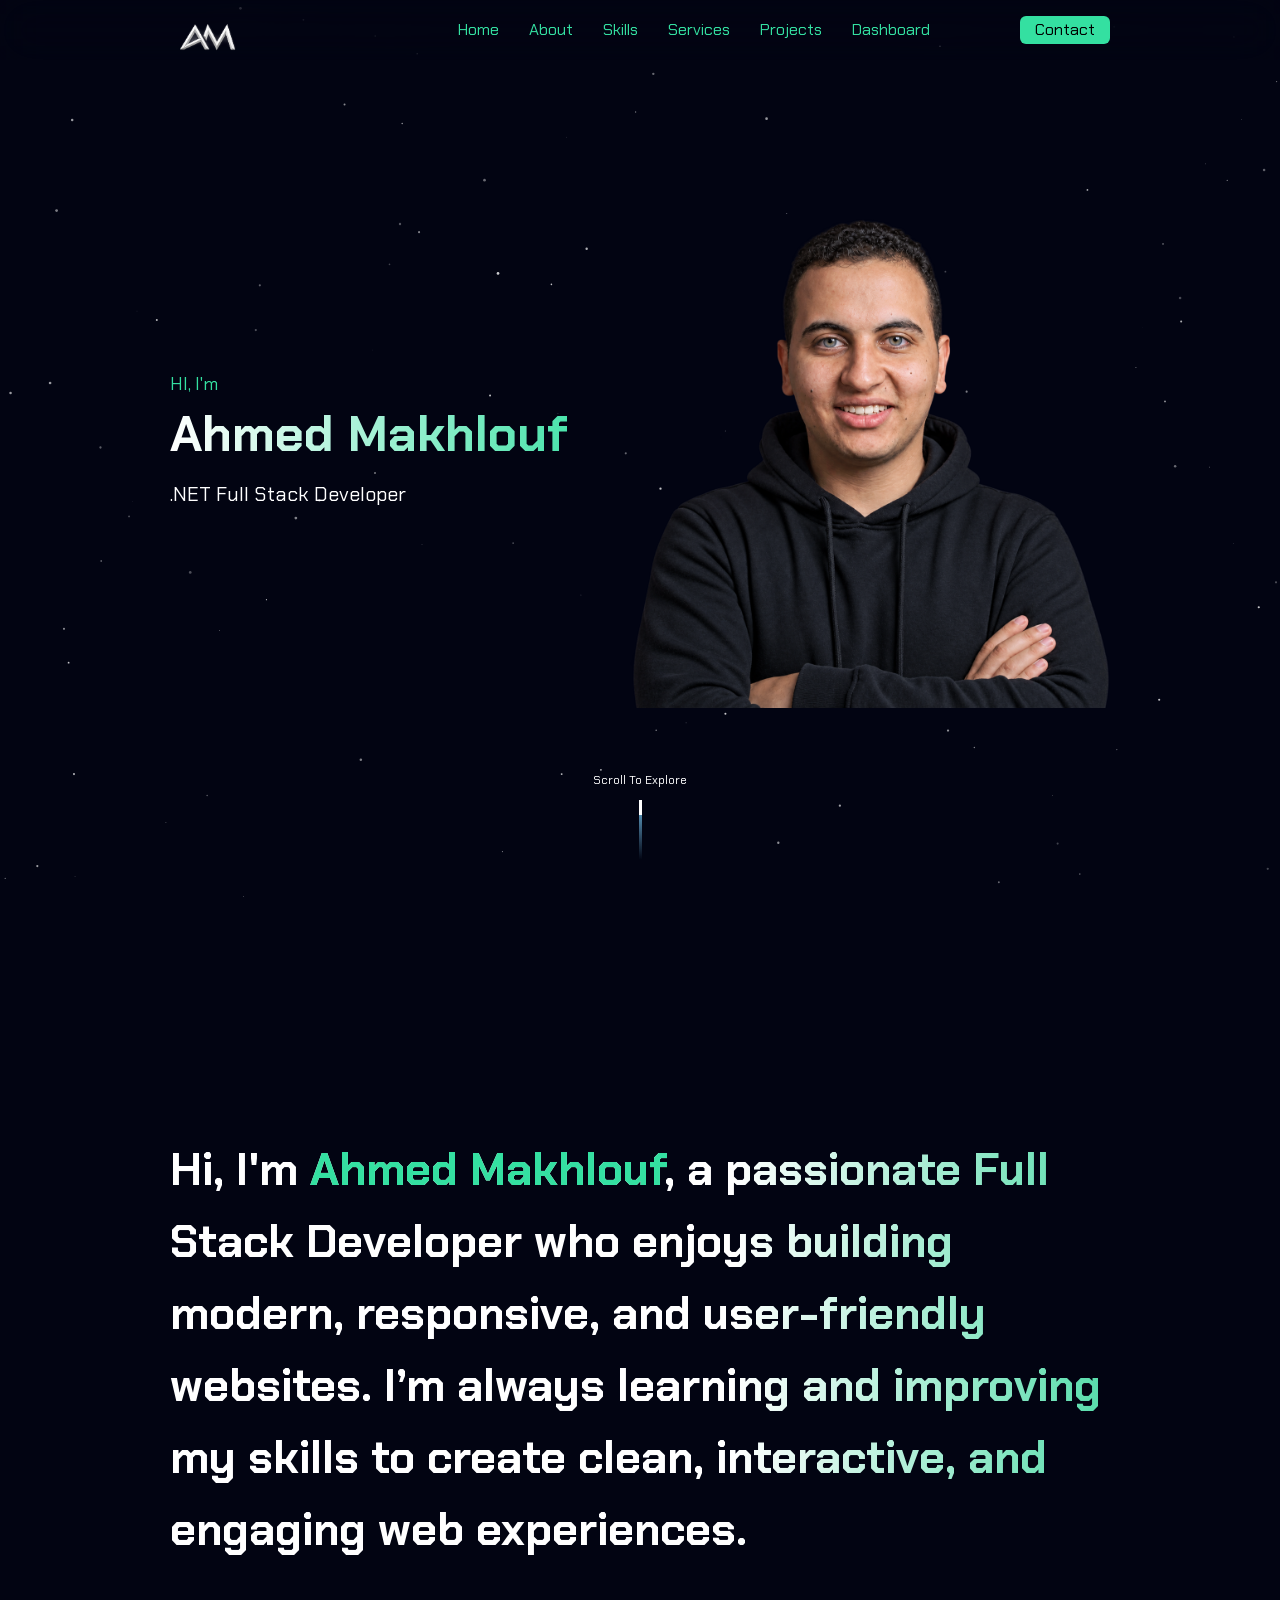
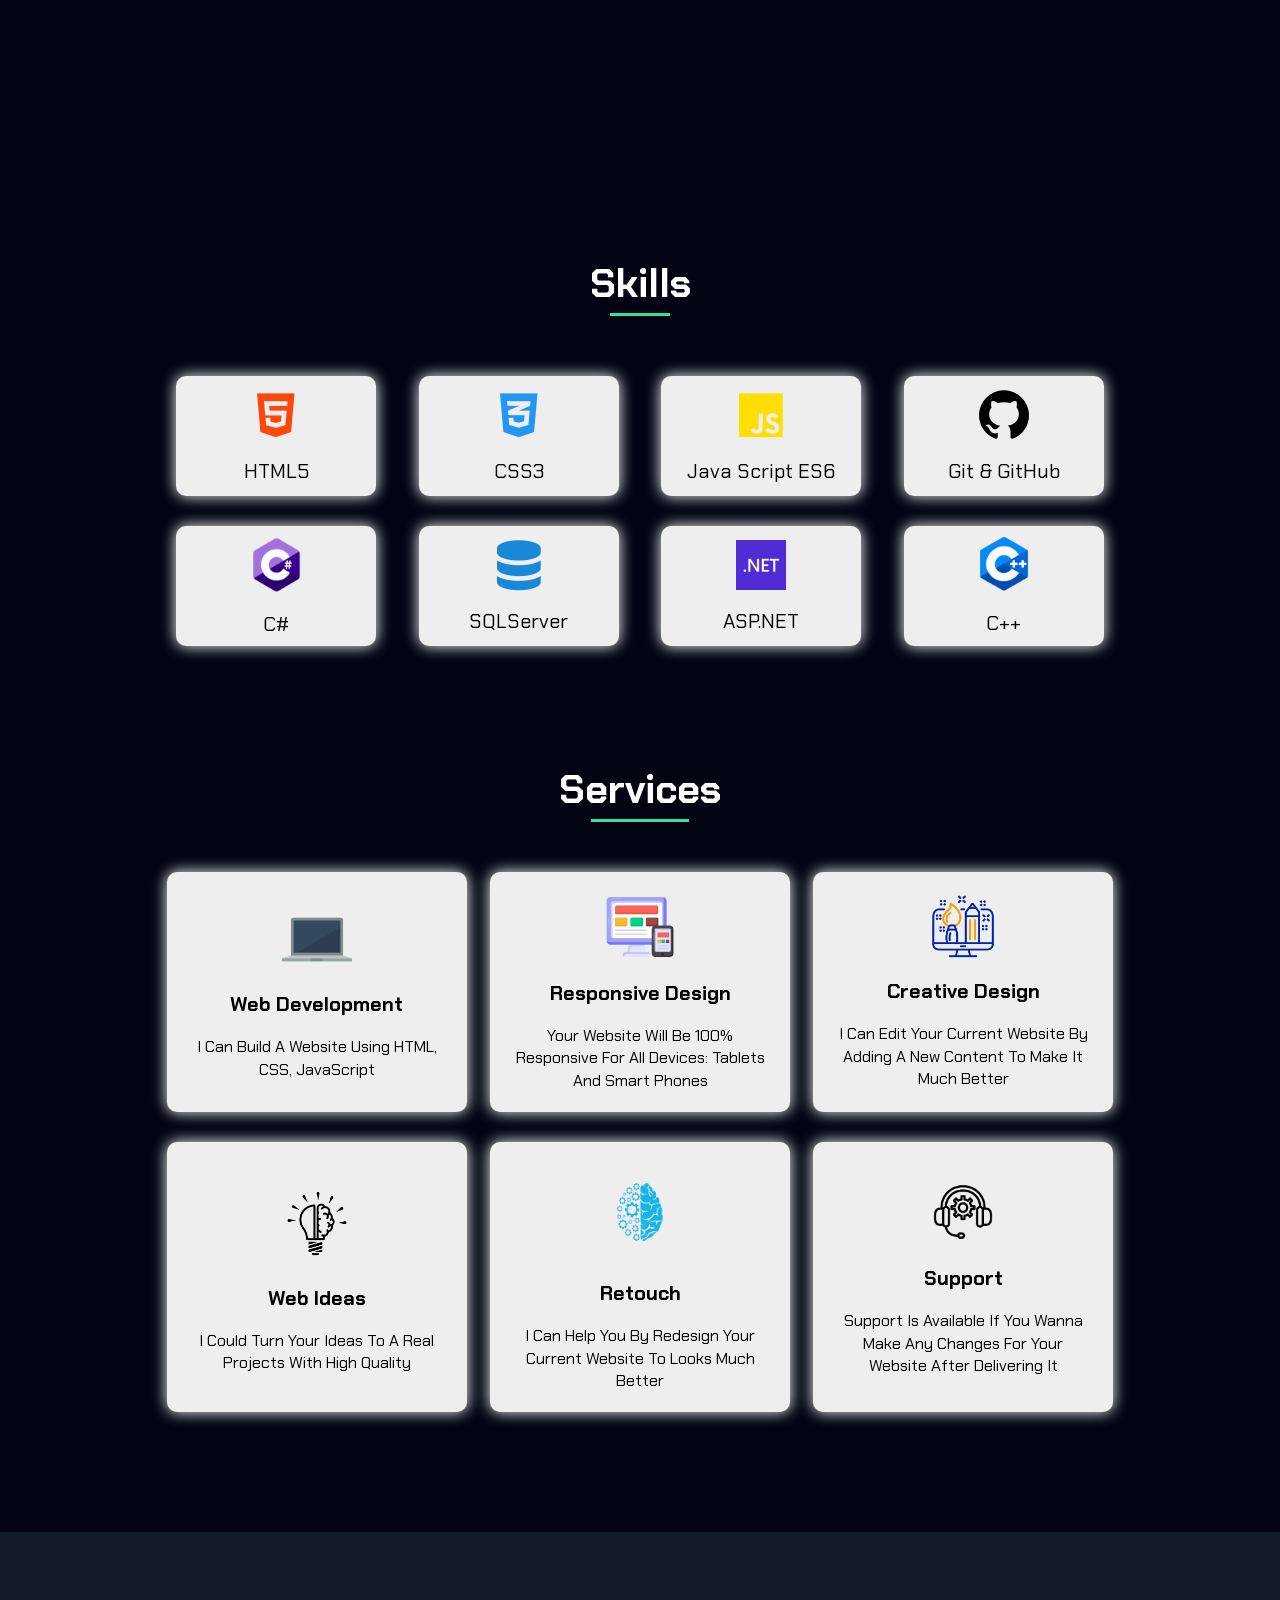
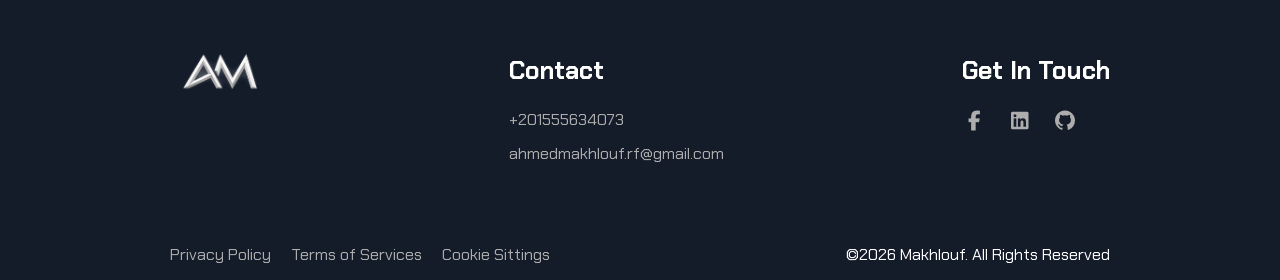
==== index.html @ 99e6cc53 "add ahmed portfolio files" ====
<!DOCTYPE html>
<html lang="en">

<head>
  <meta charset="UTF-8">
  <meta name="viewport" content="width=device-width, initial-scale=1.0">
  <link rel="stylesheet" href="css/all.min.css">
  <link rel="stylesheet" href="css/normalize.css">
  <link rel="preconnect" href="https://fonts.googleapis.com">
  <link rel="preconnect" href="https://fonts.gstatic.com" crossorigin>
  <link
    href="https://fonts.googleapis.com/css2?family=Chakra+Petch:ital,wght@0,300;0,400;0,500;0,600;0,700;1,300;1,400;1,500;1,600;1,700&display=swap"
    rel="stylesheet">
  <link rel="stylesheet" href="css/style.css">
  <title>Ahmed Makhlouf</title>
</head>

<body>
  <canvas id="stars"></canvas>

  <header>
    <div class="container">
      <div class="logo">
        <a href="#home"><img src="images/logoremoved.png" alt="LOGO"></a>
      </div>
      <i class="fa-solid fa-bars bar"></i>
      <div class="links">
        <ul>
          <li><a href="#home">Home</a></li>
          <li><a href="#about">About</a></li>
          <li><a href="#skills">Skills</a></li>
          <li><a href="#services">Services</a></li>
          <li><a href="projects.html">Projects</a></li>
          <li><a href="dashboard.html">Dashboard</a></li>
          <li class="contact"><a href="contact.html">Contact</a></li>
        </ul>
      </div>
    </div>
  </header>
  <div class="landing" id="home">
    <div class="container">
      <div class="text">
        <span>HI, I'm</span>
        <h1>Ahmed Makhlouf</h1>
        <p>.NET Full Stack Developer</p>
      </div>
      <div class="avatar">
        <img src="images/ahmed.png" alt="">
      </div>
    </div>
    <div class="scroll">
      <p>Scroll To Explore</p>
      <span class="line"><span></span></span>
    </div>
  </div>
  <div class="about" id="about">
    <div class="container">
      <p>Hi, I'm <span>Ahmed Makhlouf</span>, a passionate Full Stack Developer who enjoys building modern, responsive,
        and
        user-friendly
        websites.
        I’m always learning and improving my skills to create clean,
        interactive, and engaging web experiences.</p>
    </div>
  </div>
  <div class="skills" id="skills">
    <h2 class="section-heading">Skills</h2>
    <!-- <p class="section-desc">What we're capable of</p> -->
    <div class="container">
      <div class="my-skills">
        <div>
          <i class="fa-brands fa-html5" style="color:#fc490b"></i>
          HTML5
        </div>
        <div>
          <i class="fa-brands fa-css3-alt" style="color:#2196f3"></i>
          CSS3
        </div>
        <div>
          <i class="fa-brands fa-js" style="color:#ffdf00"></i>
          Java Script ES6
        </div>
        <div>
          <i class="fa-brands fa-github"></i>
          Git & GitHub
        </div>
        <div>
          <img src="images/C.avif" style="width:100px;" alt="">
          C#
        </div>
        <div>
          <i class="fa-solid fa-database" style="color:#1988d9"></i>
          SQLServer
        </div>
        <div>
          <img src="images/net.jpg" style="width:50px" alt="">
          ASP.NET
        </div>
        <div>
          <img src="images/c++Without.png" alt="">
          C++
        </div>
      </div>
    </div>
  </div>
  <div class="services" id="services">
    <h2 class="section-heading">Services</h2>
    <div class="container">
      <div class="my-services">
        <div>
          <img src="images/laptop.png" alt="">
          <h3>Web Development</h3>
          <p>I can build a website using HTML, CSS, JavaScript </p>
        </div>
        <div>
          <img src="images/responsive.png" alt="">
          <h3>Responsive Design</h3>
          <p>Your Website will be 100% responsive for all devices: tablets and smart phones</p>
        </div>
        <div>
          <img src="images/creative3.png" style="width: 100px;" alt="">
          <h3>Creative Design</h3>
          <p>I can edit your current website by adding a new content to make it much better</p>
        </div>
        <div>
          <img src="images/ideas_transparent.png" style="width: 130px;" alt="">
          <h3>Web ideas</h3>
          <p>I could turn your ideas to a real projects with high quality</p>
        </div>
        <div>
          <img src="images/retouch_transparent.png" style="width: 100px;" alt="">
          <h3>retouch</h3>
          <p>I can help you by redesign your current website to looks much better</p>
        </div>
        <div>
          <img src="images/support_transparent.png" alt="">
          <h3>Support</h3>
          <p>support is available if you wanna make any changes for your website after delivering it </p>
        </div>
      </div>
    </div>
  </div>
  
  <footer>
    <div class="container">
      <div class="first">
        <div class="logo">
          <a href="#home"><img src="images/logoremoved.png" alt="LOGO"></a>
        </div>
        <div class="footer-contact">
          <h3>Contact</h3>
          <p>+201555634073</p>
          <p>ahmedmakhlouf.rf@gmail.com</p>
        </div>
        <div class="media">
          <h3>Get In Touch</h3>
          <div class="icons">
            <a href="https://www.facebook.com/ahmed.makhlouf.762906/" target="_blank"><i
                class="fa-brands fa-facebook-f"></i></a>
            <a href="https://www.linkedin.com/in/ahmed-makhlouf-1a6137353/" target="_blank"><i
                class="fa-brands fa-linkedin"></i></a>
            <a href="https://github.com/ahmed273" target="_blank"><i class="fa-brands fa-github"></i></a>
          </div>
        </div>
      </div>
      <div class="last">
        <div class="terms">
          <p>Privacy Policy</p>
          <p>Terms of Services</p>
          <p>Cookie Sittings</p>
        </div>
        <p>&copy;<span></span> Makhlouf. All Rights Reserved</p>
      </div>
    </div>
  </footer>
  <script src="canvas.js"></script>
  <script src="main.js"></script>
</body>

</html>
---- css/style.css ----
:root {
  --main-color: #000;
  --main-green: #34E0A1;
  --second-green: #55dcaa;
}

/* Start Global Rules */
* {
  -webkit-box-sizing: border-box;
  -moz-box-sizing: border-box;
  box-sizing: border-box;
}

html {
  scroll-behavior: smooth;
}

body {
  font-family: "Chakra Petch", sans-serif;
  min-height: 100vh;
  background: #020412;
  color: white;
  overflow-x: hidden;
  overflow-y: auto;
}

ul {
  list-style: none;
}

a {
  text-decoration: none;
}

::-webkit-scrollbar {
  width: 5px;
}

::-webkit-scrollbar-thumb {
  background-image: linear-gradient(to bottom, var(--main-green), white);
  border-radius: 20px;
}

::-webkit-scrollbar-track {
  background-color: black;
}

::selection {
  background-color: var(--main-green);
  color: black;
}

.container {
  padding-right: 15px;
  padding-left: 15px;
  margin-left: auto;
  margin-right: auto;
}

/* small */
@media (min-width:768px) {
  .container {
    width: 750px;
  }
}

/* medium */
@media (min-width:992px) {
  .container {
    width: 970px;
  }
}

/* large */
@media (min-width:1200px) {
  .container {
    width: 970px;
  }
}

/** main content */
.section-heading {
  font-size: 40px;
  position: relative;
  width: fit-content;
  margin: auto;
  color: white;

  &::before {
    content: '';
    position: absolute;
    background-color: var(--main-green);
    width: 60%;
    height: 3px;
    bottom: -10px;
    left: 20%;
  }
}
/* .section-desc{
  text-align: center;
  margin: auto;
  width: 300px;
  font-size: 50px;
  line-height: 1;
  margin-top: 15px;
} */

/* ================= Stars ================= */

#stars {
  position: fixed;
  inset: 0;
  width: 100%;
  height: 100%;
  z-index: -1;
}

/* ================= End Stars ================= */

/** Start Header */
header {
  position: fixed;
  top: 0;
  left: 0;
  width: 100%;
  z-index: 2;
  backdrop-filter: blur(20px);
}

header .container {
  height: 60px;
  display: flex;
  align-items: center;
  justify-content: space-between;
}

header .logo {
  height: 30px;
}

header .bar {
  display: none;
  cursor: pointer;
}

header .logo img {
  width: 75px;
}

header .container .links {
  display: flex;
  align-items: center;
  gap: 100px;
}

header .container .links ul {
  display: flex;
  align-items: center;
  gap: 30px;
}

header .container .links ul li {
  transition: .3s;
  cursor: pointer;

  &:hover:not(:last-child) {
    transform: scale(1.15);
  }
}

header .container .links ul li a {
  color: var(--main-green);
}

header .container .links .contact {
  background-color: var(--main-green);
  padding: 5px 15px;
  border-radius: 6px;
  transition: .3s;
  margin-left: 60px;

  &:hover {
    background-color: var(--second-green);
  }
}

header .container .links .contact a {
  color: #000;
}

@media (max-width:791px) {
  header .container .logo {
    margin-top: 10px;
  }

  header .container {
    height: 80px;
    display: flex;
    flex-direction: column;
  }

  header .container .links .contact {
    margin-left: 0;
    background-color: transparent;
    padding: 0;

    &:hover {
      background-color: initial;
      transform: scale(1.15);
    }
  }

  header .container .links .contact a {
    color: var(--main-green);
  }
}

@media (max-width:667px) {
  header .container {
    flex-direction: row;
  }

  header .container .links {
    opacity: 0;
    transition: .7s;
  }

  header .container .links.show {
    opacity: 1;
    /* top: 80px; */
    right: 0;
  }

  header .bar {
    display: block;
  }

  header .container .links {
    flex-direction: column;
    gap: 0px;
    position: absolute;
    right: -100%;
    top: 100%;
    background-color: var(--main-green);
    width: 300px;
    height: calc(100vh - 80px);
  }

  header .container .links ul {
    text-align: center;
    padding: 0;
    margin: 0;
    gap: 10px;
    flex-direction: column;
    width: 100%;
    margin-bottom: 0;
  }

  header .container .links li {
    width: 100%;
    padding: 20px 0;
  }

  header .container .links .contact {
    margin-bottom: 0;
    padding-bottom: 10px;
    padding-top: 10px;
  }

  header .container .links li:hover {
    transform: scale(1) !important;
    border-bottom: 1px solid white;
  }

  header .container .links ul a {
    display: block;
    width: 100%;
    color: black !important;
  }

  header .container .contact button:hover {
    background-color: initial !important;
    border-bottom: 1px solid white;
  }
}

/** Landing */
.landing {
  position: relative;
  min-height: 100vh;
  display: flex;
  align-items: center;
}

.landing .container {
  display: flex;
  justify-content: space-between;
  align-items: center;
}

.landing .text {
  width: 450px;
}

.landing .text h1 {
  font-size: 50px;
  background: linear-gradient(to right, white, var(--main-green));
  -webkit-background-clip: text;
  background-clip: text;
  color: transparent;
  margin: 10px 0;
}

.landing .text span {
  color: var(--main-green);
  display: block;
  font-size: 18px;
}

.landing .text p {
  font-size: 20px;
}

.landing .avatar {
  width: 480px;
}

.landing .avatar img {
  width: 100%;
}

.scroll {
  position: absolute;
  bottom: 40px;
  left: 50%;
  transform: translateX(-50%);
  display: flex;
  flex-direction: column;
  align-items: center;
}

.scroll p {
  font-size: 12px;
  animation: upDown 2s .5s alternate infinite ease-in-out;
}

.scroll span.line {
  width: 3px;
  height: 60px;

  background: linear-gradient(to bottom,
      #6fb8e2,
      transparent);

  display: block;
  position: relative;
}

.scroll .line span {
  width: 100%;
  height: 15px;
  background-color: white;
  position: absolute;
  top: 0;
  left: 0;
  animation: upDownOpacity 1.7s alternate infinite ease-in-out;
}

@keyframes upDownOpacity {
  to {
    top: 45px;
    opacity: 0;
  }
}

@keyframes upDown {
  to {
    transform: translate(0, -7px);
  }
}

@media (max-width:991px) {
  .landing .text h1 {
    font-size: 45px;
  }
}

@media (max-width:791px) {
  .landing .container .avatar {
    width: 300px;
  }

  .landing .container {
    align-items: center;
    justify-content: center;
  }

  .landing .text {
    width: 200px;
  }

  .landing .text h1 {
    font-size: 30px;
    margin: 10px 0;
  }
}

@media (max-width:580px) {
  .landing .container {
    display: flex;
    flex-direction: column-reverse;
    justify-content: space-between;
    align-items: center;
  }

  .landing .text {
    width: 300px;
    text-align: center;
  }

  .landing .avatar {
    height: 300px;
    margin-bottom: 100px;
  }
}

/** About */

.about {
  height: calc(100vh);
  display: flex;
  align-items: center;
}

.about p {
  font-size: 45px;
  line-height: 1.6;
  font-weight: bold;
  background-image: linear-gradient(to right,
      white 0%,
      white 60%,
      var(--second-green) 100%);
  background-clip: text;
  color: transparent;
}

.about p span {
  color: var(--main-green);
}

@media (max-width:767px) {
  .about p {
    font-size: 35px;
  }
}

@media (max-width:450px) {
  .about p {
    font-size: 30px;
  }
}

/** skills */

.skills {
  padding-top: 60px;
  padding-bottom: 60px;
}

.skills .my-skills {
  display: grid;
  grid-template-columns: repeat(auto-fill, minmax(200px, 1fr));
  justify-items: center;

  gap: 30px;
  margin-top: 70px;
}

.skills .my-skills div {
  width: 200px;
  height: 100px;
  background-color: #eee;
  color: black;
  border-radius: 10px;
  display: flex;
  flex-direction: column;
  justify-content: center;
  align-items: center;
  gap: 20px;
  padding: 60px 0;
  font-size: 20px;
  box-shadow: 0 0 15px white;
}

.skills .my-skills div i {
  font-size: 50px;
}

.skills .my-skills div img {
  width: 60px;
}

@media (max-width:450px) {
  .skills .my-skills {
    grid-template-columns: repeat(auto-fill, minmax(170px, 1fr));
  }

  .skills .my-skills div {
    width: 180px;
  }
}

/** services */

.services {
  padding-top: 60px;
  padding-bottom: 60px;
}

.services .my-services {
  display: grid;
  grid-template-columns: repeat(auto-fill, minmax(250px, 1fr));
  gap: 30px;
  justify-items: center;
  margin-top: 60px;
  margin-bottom: 60px;
}

.services .my-services div {
  text-transform: capitalize;
  width: 300px;
  background-color: #eee;
  color: black;
  border-radius: 10px;
  display: flex;
  flex-direction: column;
  justify-content: center;
  align-items: center;
  padding: 20px;
  box-shadow: 0 0 15px white;
  text-align: center;
  transition: .3s;

  &:hover {
    transform: scale(1.04) translateY(-10px);
  }
}

.services .my-services div h3 {
  font-size: 20px;
}

.services .my-services div p {
  padding: 0;
  margin: 0;
  line-height: 1.4;
}

.services .my-services img {
  width: 70px;
}

/** projects */

.projects {
  padding-top: 100px;
  padding-bottom: 60px;
}

.projects .container {
  margin-top: 100px;
}

.projects .project {
  display: flex;
  justify-content: space-between;
  align-items: center;
  width: 100%;
  margin-bottom: 50px;
}

.projects .project .text {
  text-align: center;
}

.projects .project h3 {
  font-size: 30px;
}

.projects .project a {
  color: var(--main-green);
  transition: .3s;
  display: block;
}

.projects .project a:hover {
  transform: scale(1.1);
}

/* .projects .project iframe {
  width: 700px;
  height: 400px;
  background-color: white;
  border: none;
} */

.projects .project .proj img {
  width: 700px;
  height: 400px;
  /* display: none; */
}

.projects .more-projects a {
  background-color: white;
  color: black;
  display: block;
  width: fit-content;
  margin: auto;
  padding: 15px 35px;
  font-size: 20px;
  border-radius: 10px;
  transition: .3s;

  &:hover {
    background-color: var(--main-green);
    color: white;
  }
}

@media (max-width:991px) {
  .projects .project {
    flex-direction: column-reverse;
    background-color: #141c2a;
    padding-bottom: 30px;
  }

  .projects .project:nth-child(odd) {
    flex-direction: column;
  }

  .projects .project .proj {
    width: 100%;
  }

  .projects .project .proj iframe {
    width: 100%;
  }
}

@media (max-width:771px) {
  .projects .project .proj iframe {
    display: none;
  }

  .projects .project .proj img {
    display: block;
    width: 100%;
    height: 300px;
  }
}

@media (max-width:550px) {
  .projects .project .proj img {
    display: block;
    width: 100%;
    height: 200px;
  }
}

/** footer */
footer {
  background-color: #141c2a;
  padding-top: 100px;
}

footer .logo img {
  width: 100px;
  margin-top: 10px;
}

footer .first {
  display: flex;
  justify-content: space-between;
  padding-bottom: 50px;
}

footer .first h3 {
  font-size: 25px;
}

footer .first p {
  color: #adadad;
}

footer .first .media .icons {
  display: flex;
  gap: 20px;
}

footer .first .media .icons a i {
  font-size: 20px;
  color: #adadad;
  transition: .3s;

  &:hover {
    color: white;
  }
}

footer .last {
  display: flex;
  justify-content: space-between;
}

footer .last .terms {
  display: flex;
  gap: 20px;
}

footer .last .terms p {
  color: #adadad;
  transition: .3s;
  cursor: pointer;

  &:hover {
    color: white;
  }
}

@media (max-width:767px) {
  footer .first {
    display: flex;
    flex-direction: column;
    align-items: center;
    padding-bottom: 50px;
    text-align: center;
  }

  footer .first .logo {
    margin-bottom: 30px;
  }

  footer .last,
  footer .last .terms {
    flex-direction: column;
    gap: 0;
  }

  footer .last .terms {
    margin-bottom: 10px;
  }

  footer .last .terms p {
    margin: 5px 5px;
  }
}

/*? contact page */

.contact-page {
  margin-top: 150px;
}

.contact-page .container {
  padding: 70px 70px;
}

.contact-page .container form {
  display: flex;
  flex-direction: column;
  gap: 30px;
}

.contact-page .container form textarea,
.contact-page .container form input {
  padding: 20px 30px;
  border-radius: 10px;
  border: none;
  outline: none;
  caret-color: var(--main-green);
  &:focus::placeholder{
    opacity: 0;
  }
}

.contact-page .container form textarea::placeholder,
.contact-page .container form input::placeholder {
  color: #adadad;
  transition: .3s;
}

.contact-page .container form textarea {
  height: 200px;
  resize: none;
}

.contact-page .container form .submit {
  font-size: 20px;
  cursor: pointer;
  transition: .3s;
  &:hover{
    color: white;
    background-color: var(--main-green);
  }
}
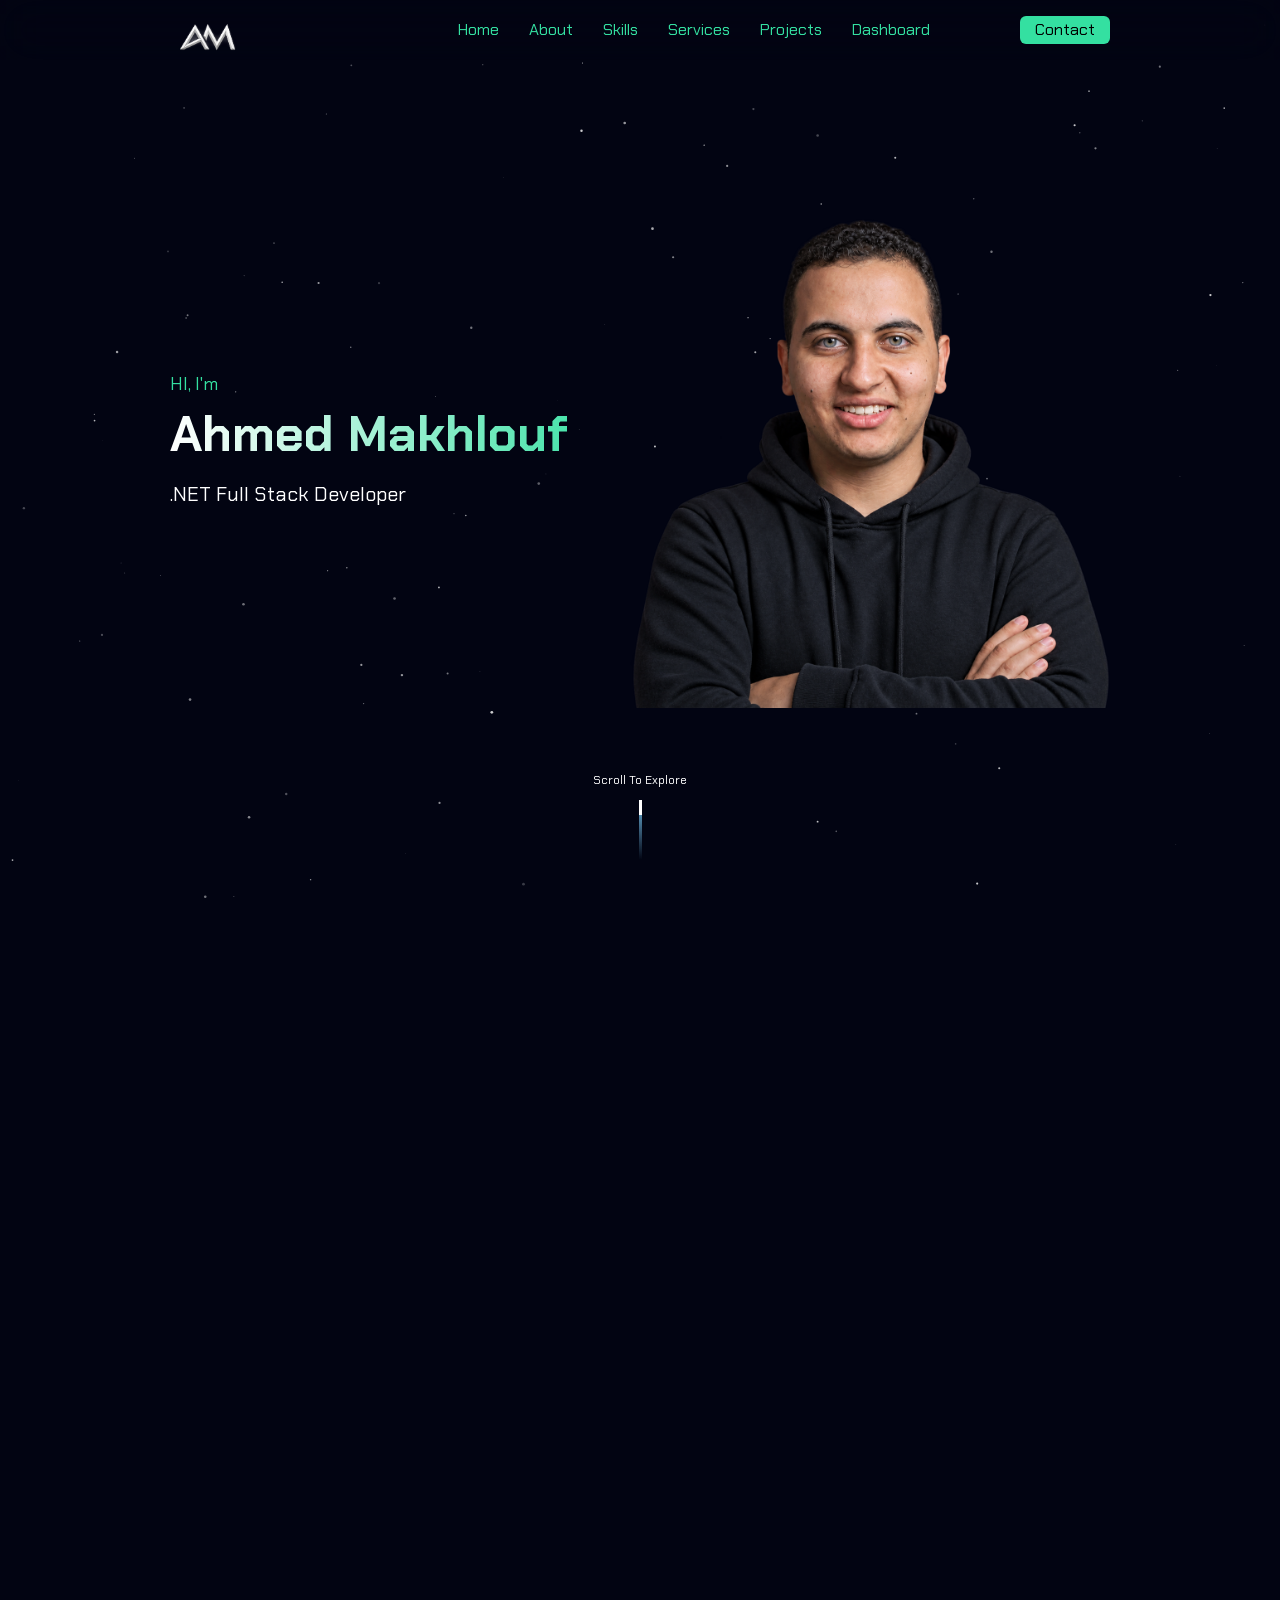
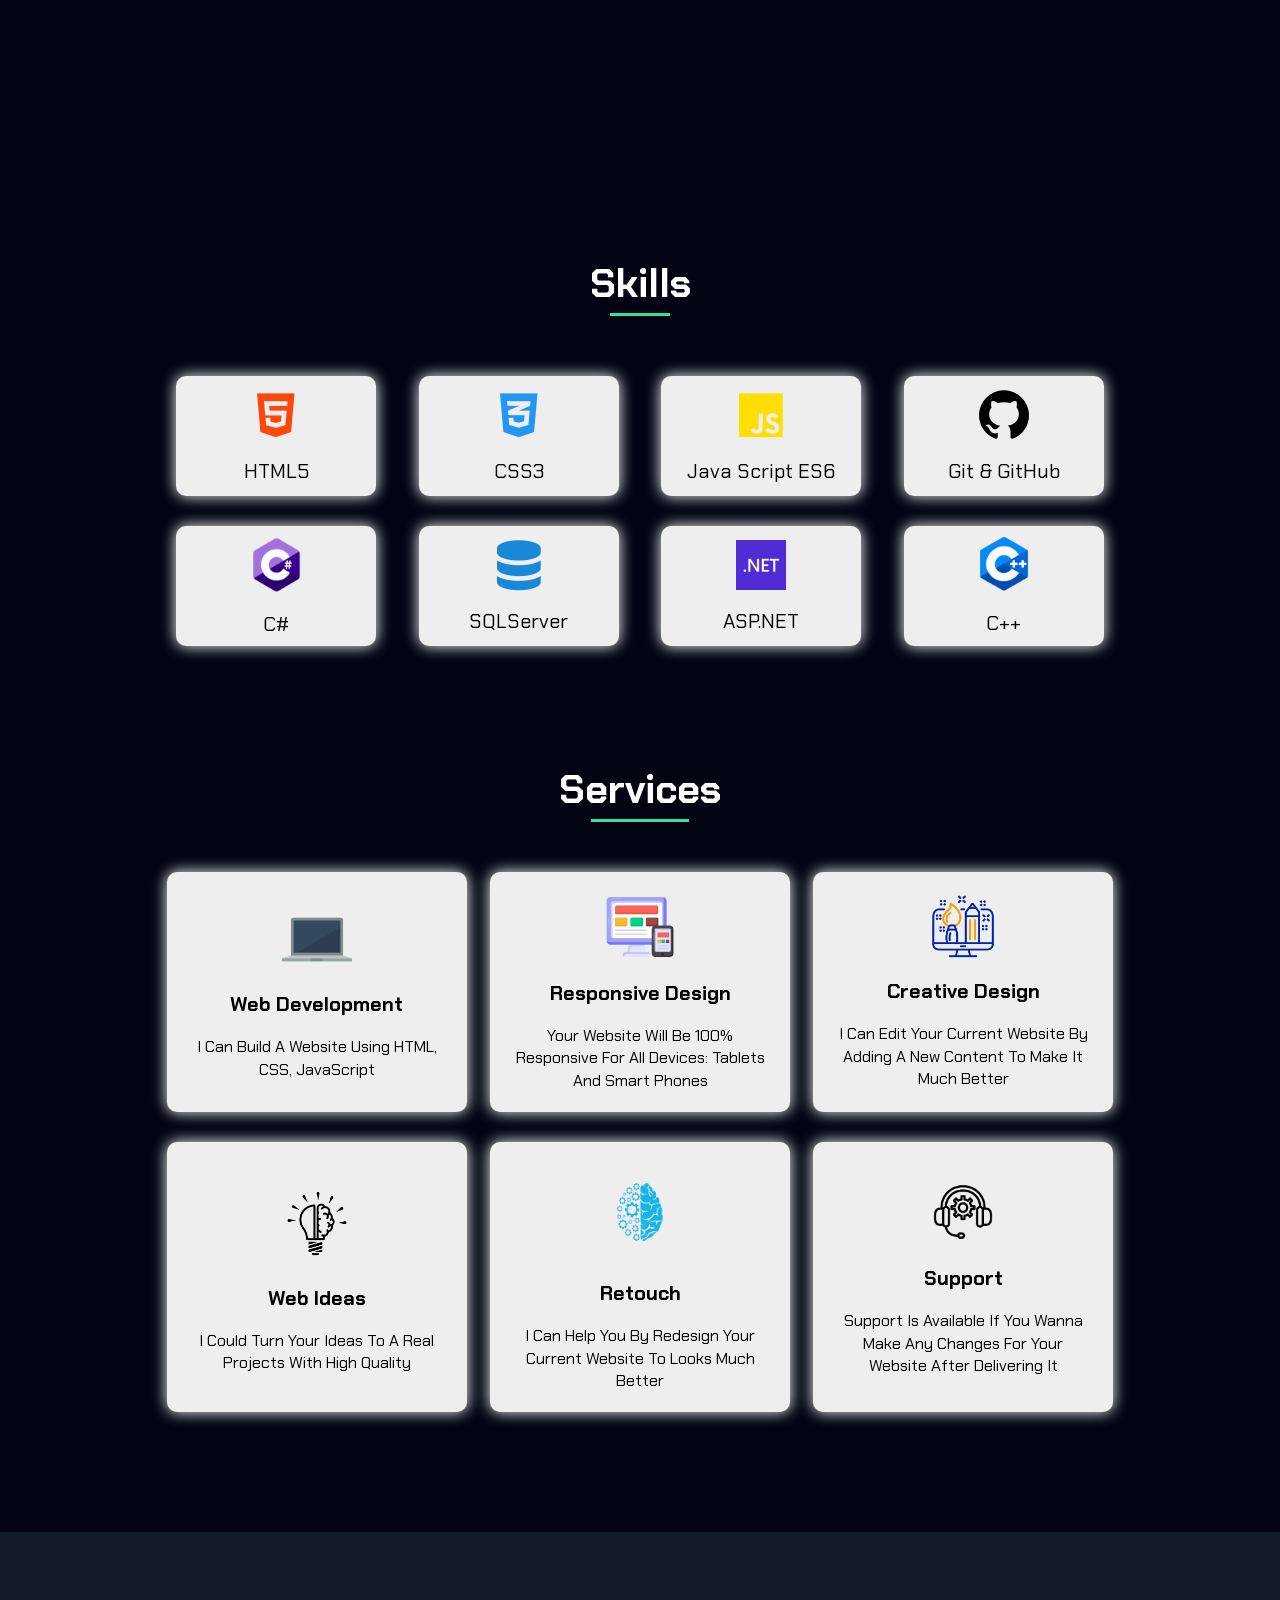
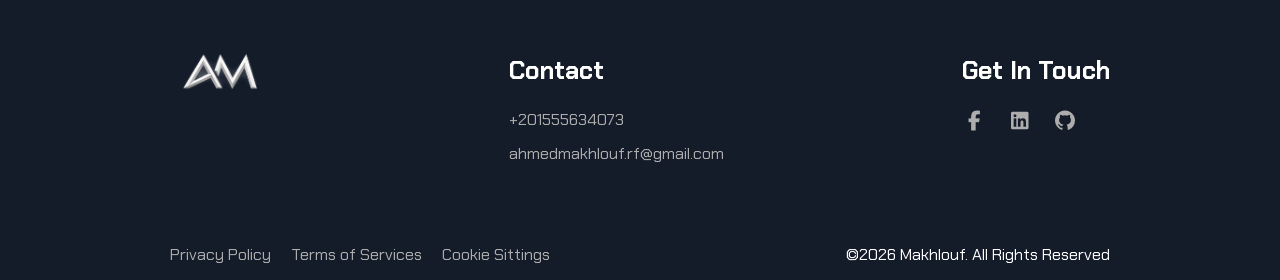
==== commit f19d1637: "add edits" ====
--- a/index.html
+++ b/index.html
@@ -173,8 +173,8 @@
       </div>
     </div>
   </footer>
-  <script src="canvas.js"></script>
-  <script src="main.js"></script>
+  <script src="js/canvas.js"></script>
+  <script src="js/main.js"></script>
 </body>
 
 </html>
--- a/css/style.css
+++ b/css/style.css
@@ -417,10 +417,13 @@
     width: 300px;
     text-align: center;
   }
-
+  
   .landing .avatar {
     height: 300px;
     margin-bottom: 100px;
+  }
+  .scroll {
+    display: none;
   }
 }
 
@@ -629,14 +632,14 @@
 
 @media (max-width:991px) {
   .projects .project {
-    flex-direction: column-reverse;
+    flex-direction: column;
     background-color: #141c2a;
     padding-bottom: 30px;
   }
 
-  .projects .project:nth-child(odd) {
+  /* .projects .project:nth-child(odd) {
     flex-direction: column;
-  }
+  } */
 
   .projects .project .proj {
     width: 100%;
